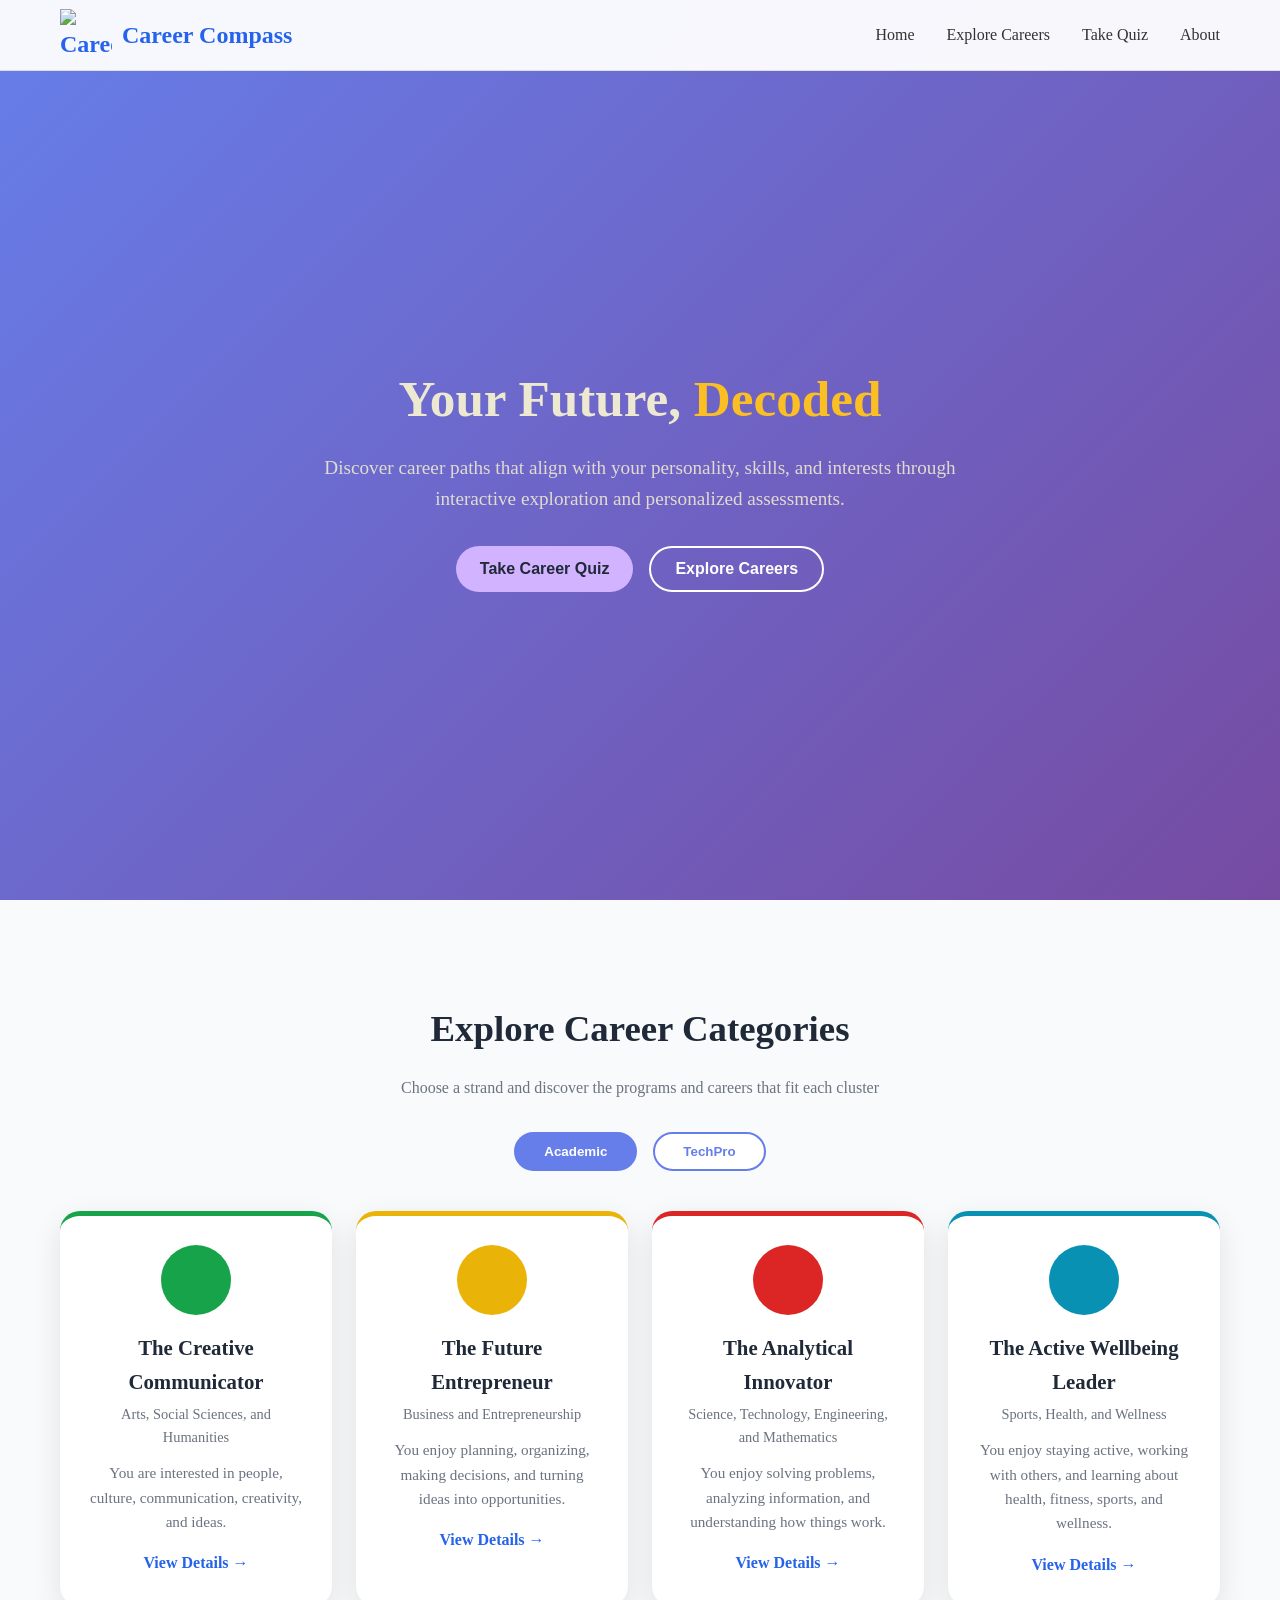
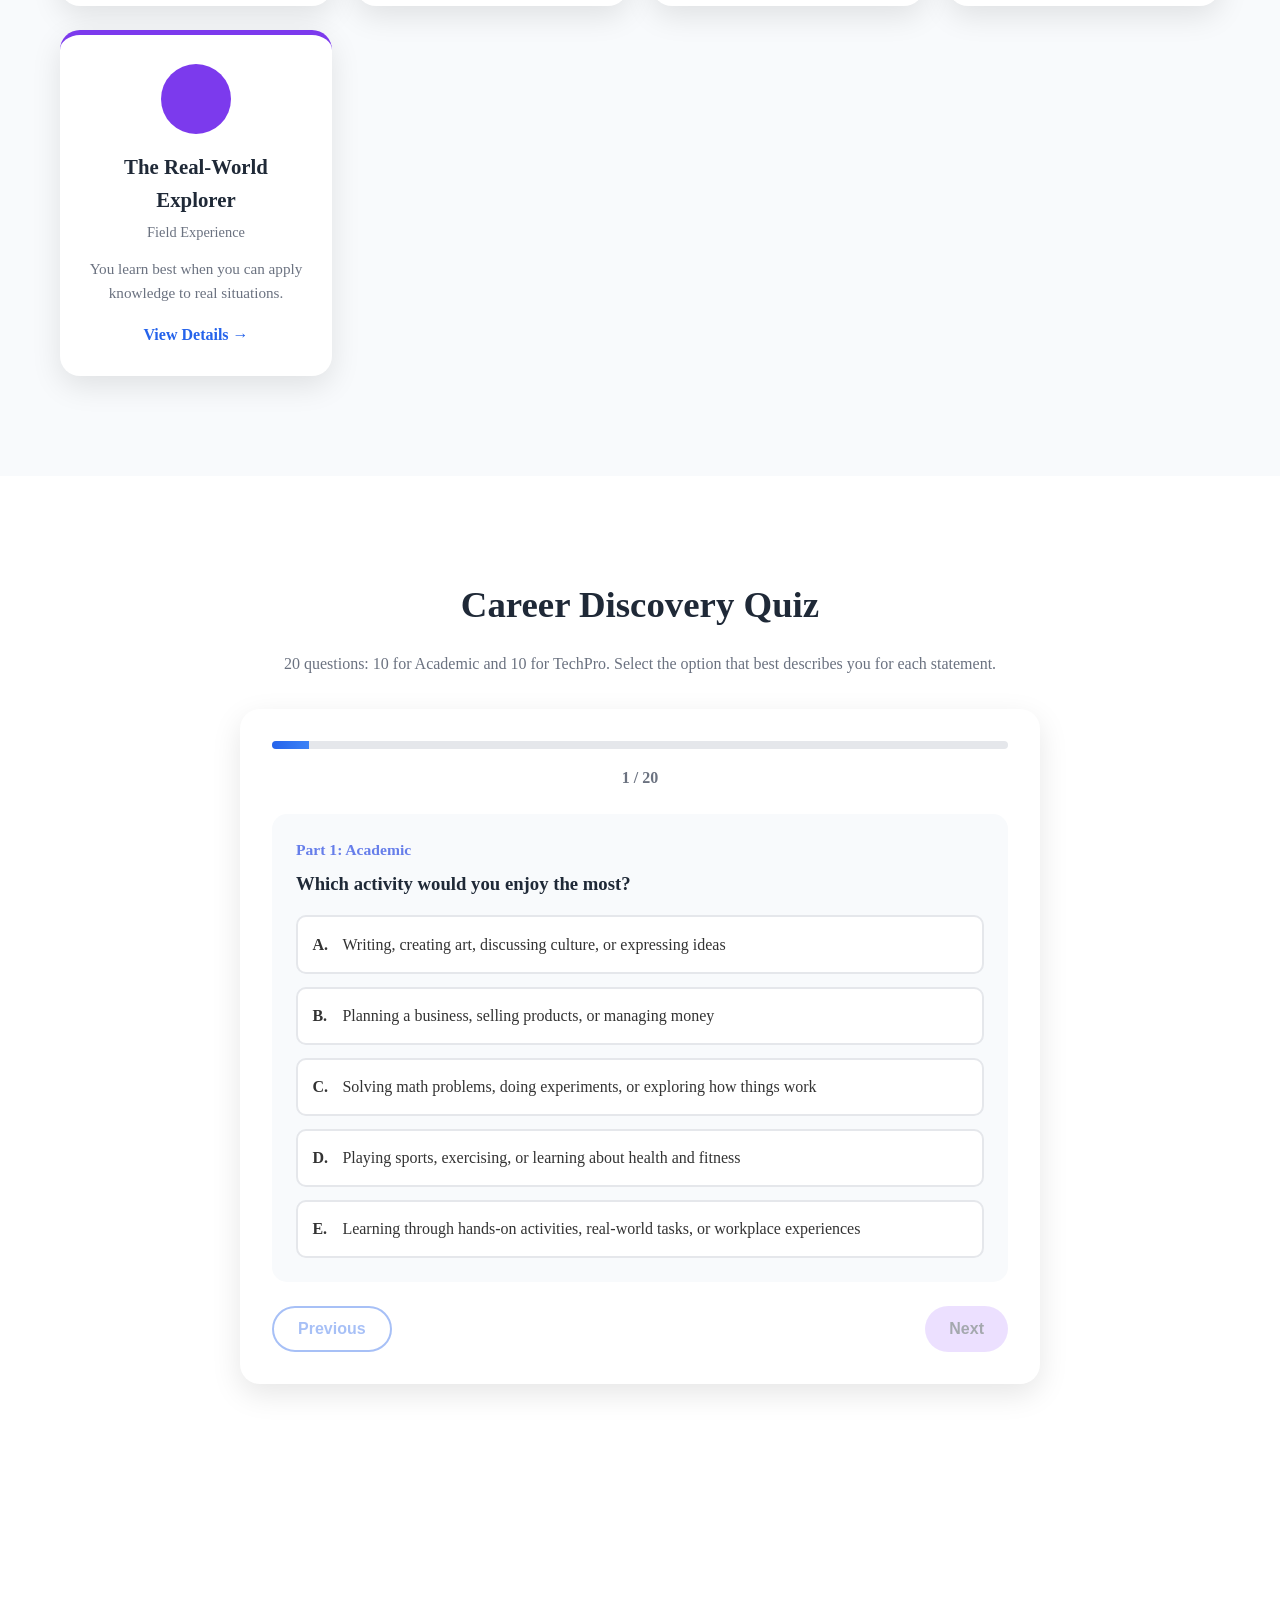
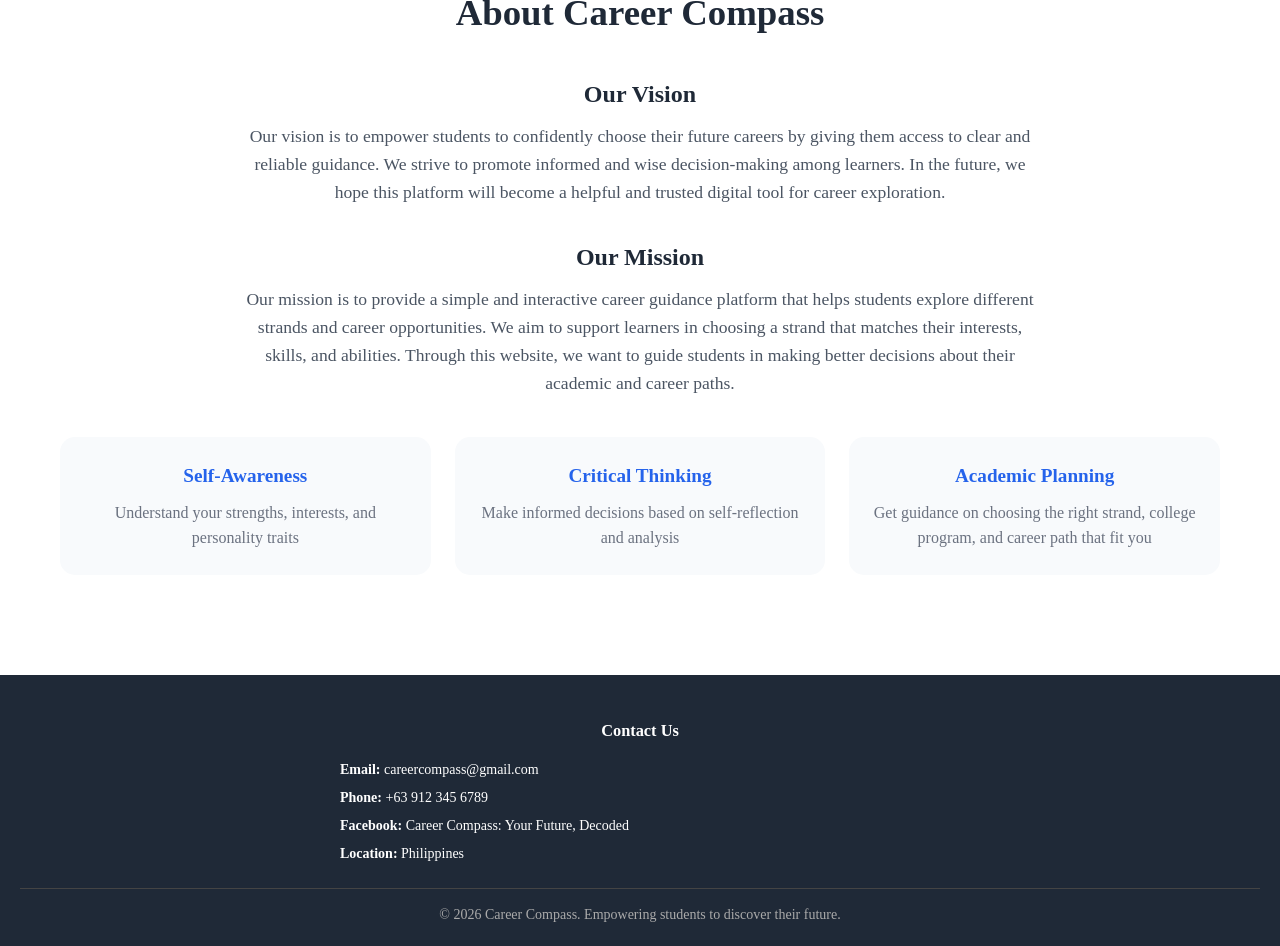
==== index.html @ 03e7e4eb "Update favicon link and logo image in index.html" ====
<!DOCTYPE html>
<html lang="en">
<head>
<meta charset="UTF-8">
<meta name="viewport" content="width=device-width, initial-scale=1.0">
<title>Career Compass: Your Future, Decoded</title>
<link rel="icon" type="image/png" sizes="16x16" href="images/favicon-16x16.png">
<link rel="stylesheet" href="style.css">
</head>
<body>
<nav class="navbar"><div class="nav-container">
<div class="nav-logo"><img src="images/logo.png" alt="Career Compass logo"><span>Career Compass</span></div>
<ul class="nav-menu">
<li><a href="#home" class="nav-link">Home</a></li>
<li><a href="#explore" class="nav-link">Explore Careers</a></li>
<li><a href="#quiz" class="nav-link">Take Quiz</a></li>
<li><a href="#about" class="nav-link">About</a></li>
</ul></div></nav>

<section id="home" class="hero" style="padding-top:80px"><div class="hero-content">
<h1>Your Future, <span class="highlight">Decoded</span></h1>
<p>Discover career paths that align with your personality, skills, and interests through interactive exploration and personalized assessments.</p>
<div class="hero-buttons">
<button class="btn btn-primary" onclick="go('quiz')">Take Career Quiz</button>
<button class="btn btn-secondary" onclick="go('explore')">Explore Careers</button>
</div></div></section>

<section id="explore" style="background:#f8fafc"><div class="container">
<h2>Explore Career Categories</h2>
<p class="sub">Choose a strand and discover the programs and careers that fit each cluster</p>
<div class="tabs"><button class="tab on" id="tA" onclick="show('A')">Academic</button><button class="tab" id="tT" onclick="show('T')">TechPro</button></div>
<div class="grid" id="cards"></div>
</div></section>

<div id="modal" class="modal"><div class="mc"><span class="close" onclick="closeM()">&times;</span><div id="mbody"></div></div></div>

<section id="quiz" class="quiz"><div class="container">
<h2>Career Discovery Quiz</h2>
<p class="sub">20 questions: 10 for Academic and 10 for TechPro. Select the option that best describes you for each statement.</p>
<div class="qc">
<div class="bar"><div id="prog"></div></div>
<div class="cnt"><span id="cur">1</span> / <span id="tot">20</span></div>
<div class="qcard"><h3 id="qt"></h3><div class="opts" id="opts"></div></div>
<div class="nav2">
<button id="prev" class="btn btn-outline" disabled>Previous</button>
<button id="next" class="btn btn-primary" disabled>Next</button>
<button id="sub" class="btn btn-success" style="display:none">Get Results</button>
</div></div></div></section>

<section id="results" class="res"><div class="container">
<h2>Your Career Matches</h2>
<div id="rc"></div>
<div class="ra"><button class="btn btn-outline" onclick="retake()">Retake Quiz</button> <button class="btn btn-primary" onclick="go('explore')">Explore Careers</button></div>
</div></section>

<section id="about" class="about"><div class="container">
<h2>About Career Compass</h2>
<h3 class="s">Our Vision</h3>
<p class="t">Our vision is to empower students to confidently choose their future careers by giving them access to clear and reliable guidance. We strive to promote informed and wise decision-making among learners. In the future, we hope this platform will become a helpful and trusted digital tool for career exploration.</p>
<h3 class="s">Our Mission</h3>
<p class="t">Our mission is to provide a simple and interactive career guidance platform that helps students explore different strands and career opportunities. We aim to support learners in choosing a strand that matches their interests, skills, and abilities. Through this website, we want to guide students in making better decisions about their academic and career paths.</p>
<div class="grid" style="margin-top:2.5rem">
<div class="feat"><h4>Self-Awareness</h4><p>Understand your strengths, interests, and personality traits</p></div>
<div class="feat"><h4>Critical Thinking</h4><p>Make informed decisions based on self-reflection and analysis</p></div>
<div class="feat"><h4>Academic Planning</h4><p>Get guidance on choosing the right strand, college program, and career path that fit you</p></div>
</div></div></section>

<footer>
<div class="fc"><h3>Contact Us</h3>
<div><b>Email:</b> careercompass@gmail.com</div>
<div><b>Phone:</b> +63 912 345 6789</div>
<div><b>Facebook:</b> Career Compass: Your Future, Decoded</div>
<div><b>Location:</b> Philippines</div></div>
<div class="fb">© 2026 Career Compass. Empowering students to discover their future.</div>
</footer>

<script src="script.js"></script>
</body>
</html>
---- style.css ----
*{margin:0;padding:0;box-sizing:border-box}
body{font-family:'Century Gothic','Times New Roman',Arial;line-height:1.6;color:#333;overflow-x:hidden;background:beige}
.container{max-width:1200px;margin:0 auto;padding:0 20px}
.navbar{position:fixed;top:0;width:100%;background:rgba(255,255,255,.95);backdrop-filter:blur(10px);border-bottom:1px solid rgba(0,0,0,.1);z-index:1000}
.nav-container{max-width:1200px;margin:0 auto;padding:0 20px;display:flex;justify-content:space-between;align-items:center;height:70px}
.nav-logo{display:flex;align-items:center;gap:10px;font-size:1.5rem;font-weight:700;color:#2563eb}.nav-logo img{height:52px;width:52px}
.nav-menu{display:flex;list-style:none;gap:2rem}
.nav-link{text-decoration:none;color:#333;font-weight:500}
.nav-link:hover{color:#2563eb}
.hero{min-height:100vh;display:flex;align-items:center;background:linear-gradient(135deg,#667eea,#764ba2);color:#EDE8D0;padding:80px 20px 20px}
.hero-content{max-width:700px;margin:0 auto;text-align:center}
.hero-content h1{font-size:3.2rem;line-height:1.2;margin-bottom:1.5rem}
.highlight{color:#fbbf24}
.hero-content p{font-size:1.2rem;margin-bottom:2rem;opacity:.9}
.hero-buttons{display:flex;gap:1rem;flex-wrap:wrap;justify-content:center}
.btn{padding:12px 24px;border:none;border-radius:50px;font-weight:600;cursor:pointer;font-size:1rem;transition:.3s;touch-action:manipulation}
.btn:disabled{opacity:.4;cursor:not-allowed}
.btn-primary{background:#d1b3ff;color:#1f2937}
.btn-primary:hover:not(:disabled){background:#c8a2c8}
.btn-secondary{background:transparent;color:#fff;border:2px solid #fff}
.btn-secondary:hover{background:#fff;color:#667eea}
.btn-outline{background:transparent;color:#2563eb;border:2px solid #2563eb}
.btn-success{background:#10b981;color:#fff}
section{padding:100px 0}
h2{text-align:center;font-size:2.3rem;color:#1f2937;margin-bottom:1rem}
.sub{text-align:center;color:#6b7280;margin-bottom:2rem}
.tabs{display:flex;justify-content:center;gap:1rem;margin-bottom:2.5rem}
.tab{padding:10px 28px;border-radius:50px;border:2px solid #667eea;background:#fff;color:#667eea;font-weight:600;cursor:pointer}
.tab.on{background:#667eea;color:#fff}
.grid{display:grid;grid-template-columns:repeat(auto-fit,minmax(260px,1fr));gap:1.5rem}
.card{background:#fff;border-radius:20px;padding:1.8rem;text-align:center;box-shadow:0 10px 30px rgba(0,0,0,.1);cursor:pointer;transition:.3s;border-top:5px solid var(--c)}
.card:hover{transform:translateY(-8px)}
.ic{width:70px;height:70px;border-radius:50%;background:var(--c);display:flex;align-items:center;justify-content:center;margin:0 auto 1rem;font-size:2rem;font-weight:700;color:#fff}
.card h3{font-size:1.3rem;color:#1f2937}
.card .cl{color:#6b7280;font-size:.9rem;margin:.3rem 0 .8rem}
.card p{color:#6b7280;font-size:.95rem;margin-bottom:1rem}
.more{color:#2563eb;font-weight:600}
.modal{display:none;position:fixed;z-index:2000;inset:0;background:rgba(0,0,0,.8);overflow:auto}
.mc{background:#fff;margin:5% auto;border-radius:20px;width:90%;max-width:800px;position:relative}
.close{position:absolute;right:20px;top:15px;font-size:2rem;cursor:pointer;color:#fff}
.mh{background:linear-gradient(135deg,#2563eb,#3b82f6);color:#fff;padding:2rem;border-radius:20px 20px 0 0}
.mb{padding:2rem}
.mb h4{margin:1rem 0 .5rem;color:#1f2937}
.tags{display:flex;flex-wrap:wrap;gap:.5rem}
.tag{background:#e5e7eb;padding:.4rem 1rem;border-radius:20px;font-size:.9rem}
.tag.g{background:#dbeafe;color:#1e40af}
.quiz{background:#fff}
.qc{max-width:800px;margin:0 auto;border-radius:20px;box-shadow:0 10px 30px rgba(0,0,0,.1);padding:2rem}
.bar{height:8px;background:#e5e7eb;border-radius:10px;overflow:hidden;margin-bottom:1rem}
#prog{height:100%;width:0;background:linear-gradient(90deg,#2563eb,#3b82f6);transition:.3s}
.cnt{text-align:center;font-weight:600;color:#6b7280;margin-bottom:1.5rem}
.qcard{background:#f8fafc;padding:1.5rem;border-radius:15px;margin-bottom:1.5rem}
.qcard h3{margin-bottom:1rem;color:#1f2937}
.opts{display:grid;gap:.8rem}
.opt{background:#fff;border:2px solid #e5e7eb;border-radius:10px;padding:.9rem;cursor:pointer;display:flex;gap:10px;touch-action:manipulation}
.opt:hover,.opt.sel{border-color:#2563eb;background:#eff6ff}
.opt.sel{color:#2563eb}
.opt b{min-width:20px}
.nav2{display:flex;justify-content:space-between;gap:1rem}
.res{background:#f8fafc;display:none}
.match{background:#fff;border-radius:15px;padding:1.8rem;margin-bottom:1.5rem;box-shadow:0 5px 15px rgba(0,0,0,.1);border-left:5px solid #2563eb}
.match.top{border-left-color:#fbbf24;background:#fffbeb}
.mhd{display:flex;justify-content:space-between;align-items:center;gap:1rem;margin-bottom:.5rem}
.pct{background:#2563eb;color:#fff;padding:.4rem 1rem;border-radius:20px;font-weight:600;white-space:nowrap}
.match p{color:#6b7280}
.ra{text-align:center;margin-top:2rem}
.about{background:#fff}
.about p.t{text-align:center;max-width:800px;margin:0 auto 1.5rem;font-size:1.1rem;color:#4b5563}
.about h3.s{text-align:center;color:#1f2937;margin:2rem 0 .5rem;font-size:1.5rem}
.feat{text-align:center;padding:1.5rem;background:#f8fafc;border-radius:15px}
.feat h4{font-size:1.2rem;color:#2563eb;margin-bottom:.5rem}
.feat p{color:#6b7280}
.fc{max-width:600px;margin:0 auto 20px;text-align:left;color:#fff;line-height:2}
.fc h3{text-align:center;color:#fff;margin-bottom:.5rem}
.fc h4{text-align:center;color:#fbbf24;margin-bottom:.5rem}
.fb{border-top:1px solid #444;padding-top:15px;margin-top:20px}
footer{background:#1f2937;color:#aaa;text-align:center;padding:40px 20px 20px;font-size:14px}
@media(max-width:768px){.nav-menu{gap:1rem;font-size:.85rem}.hero-content h1{font-size:2.2rem}}
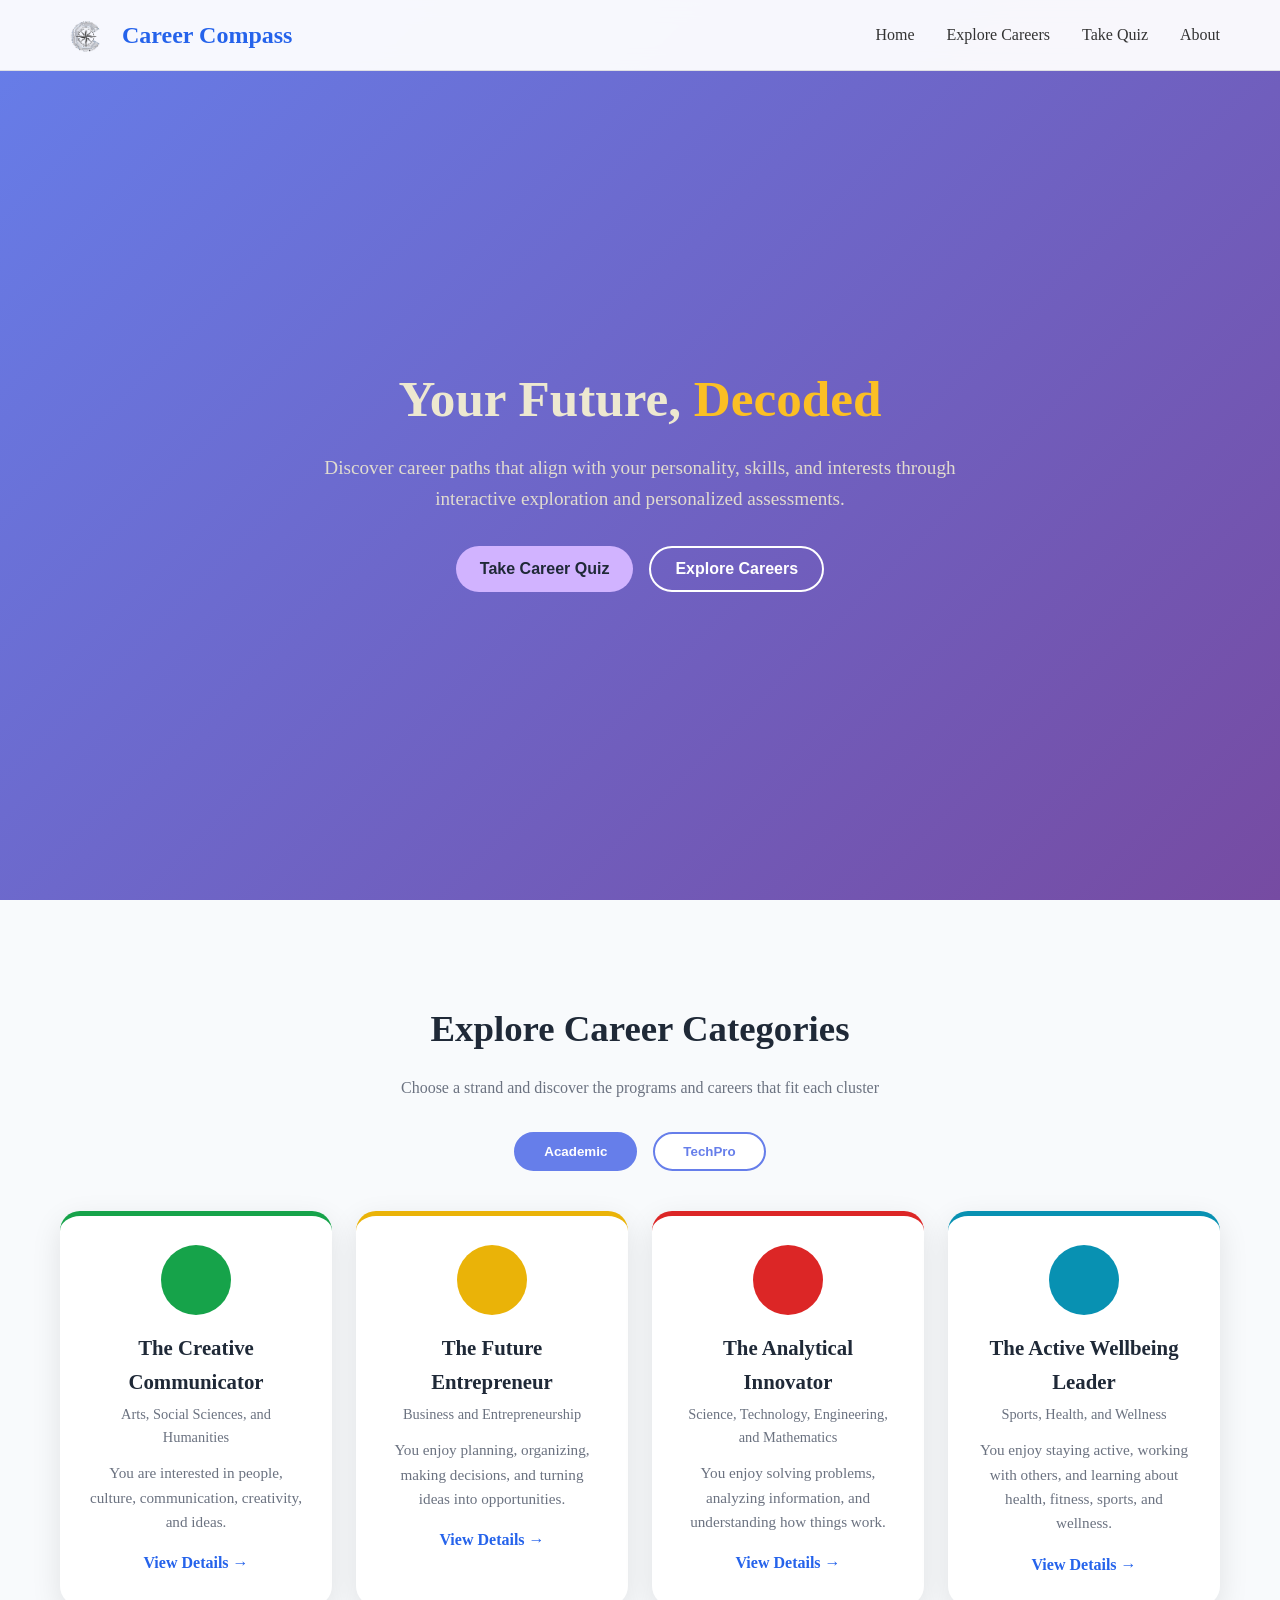
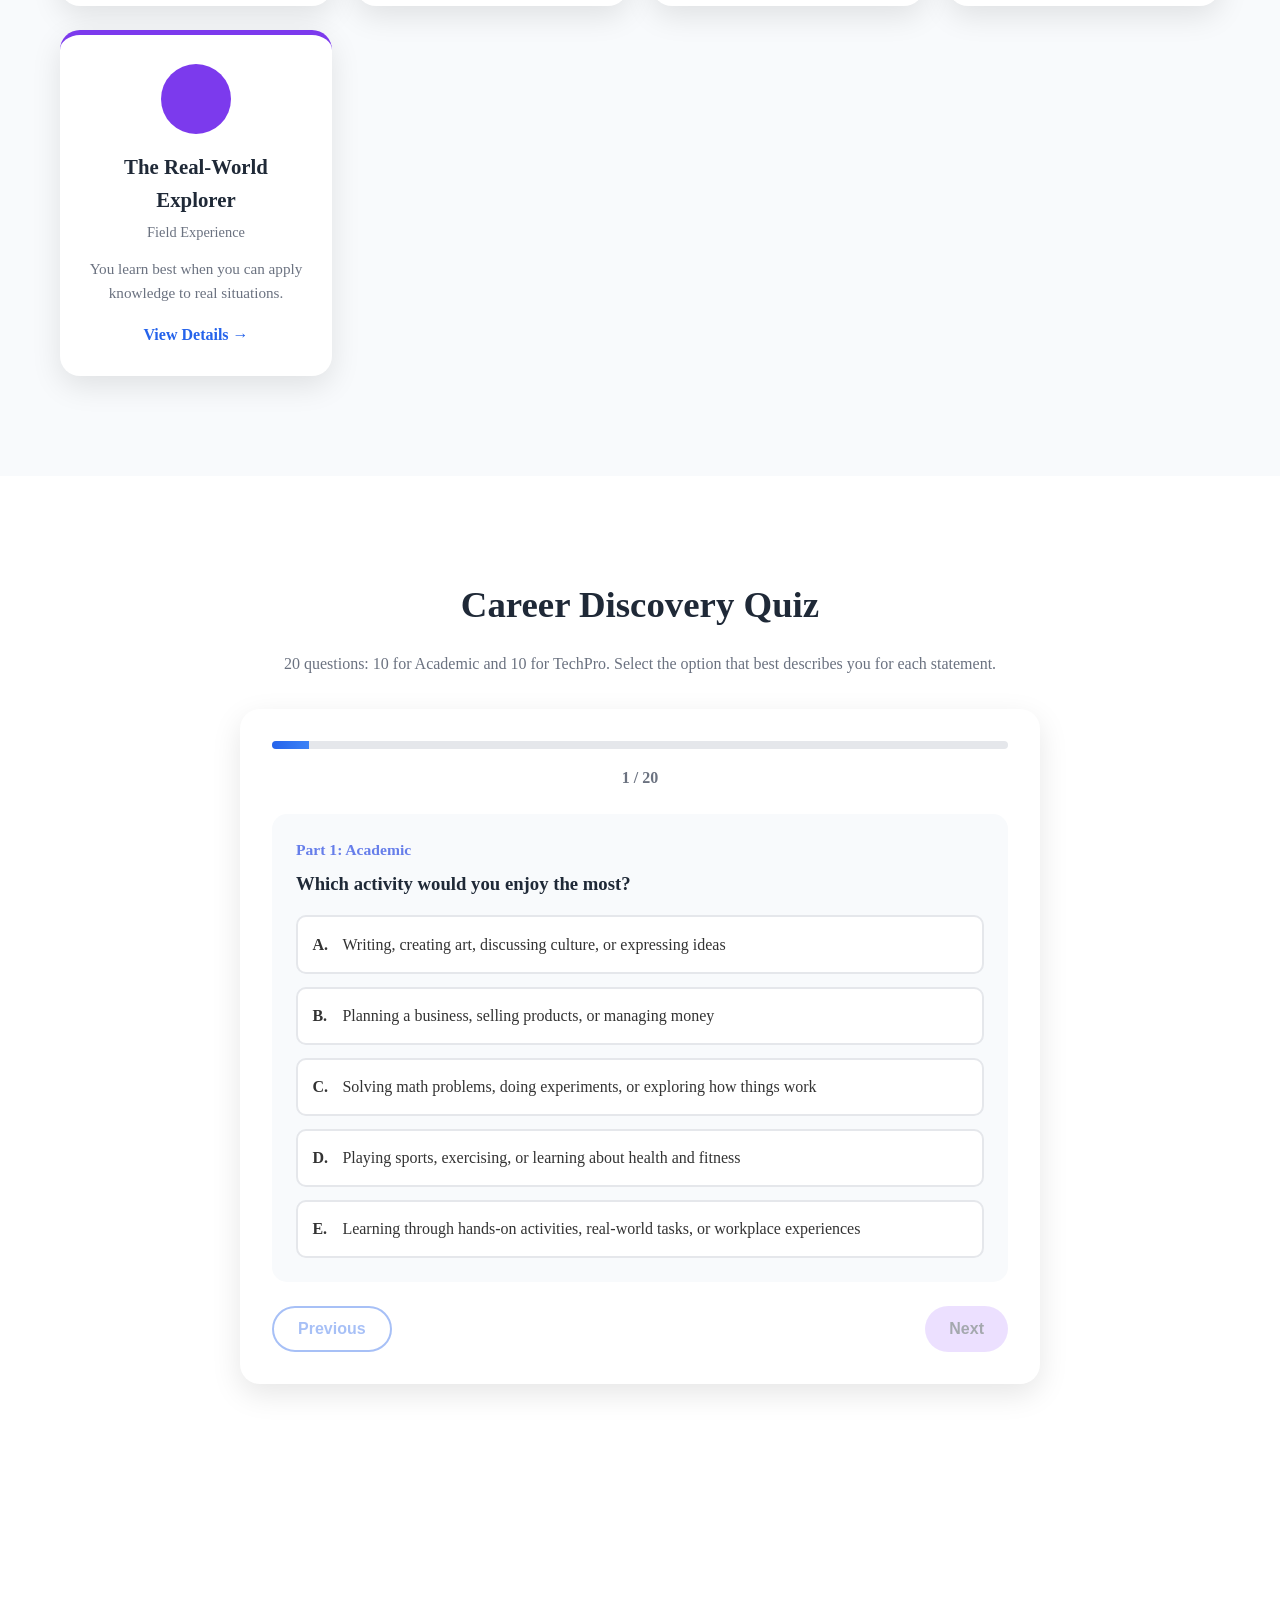
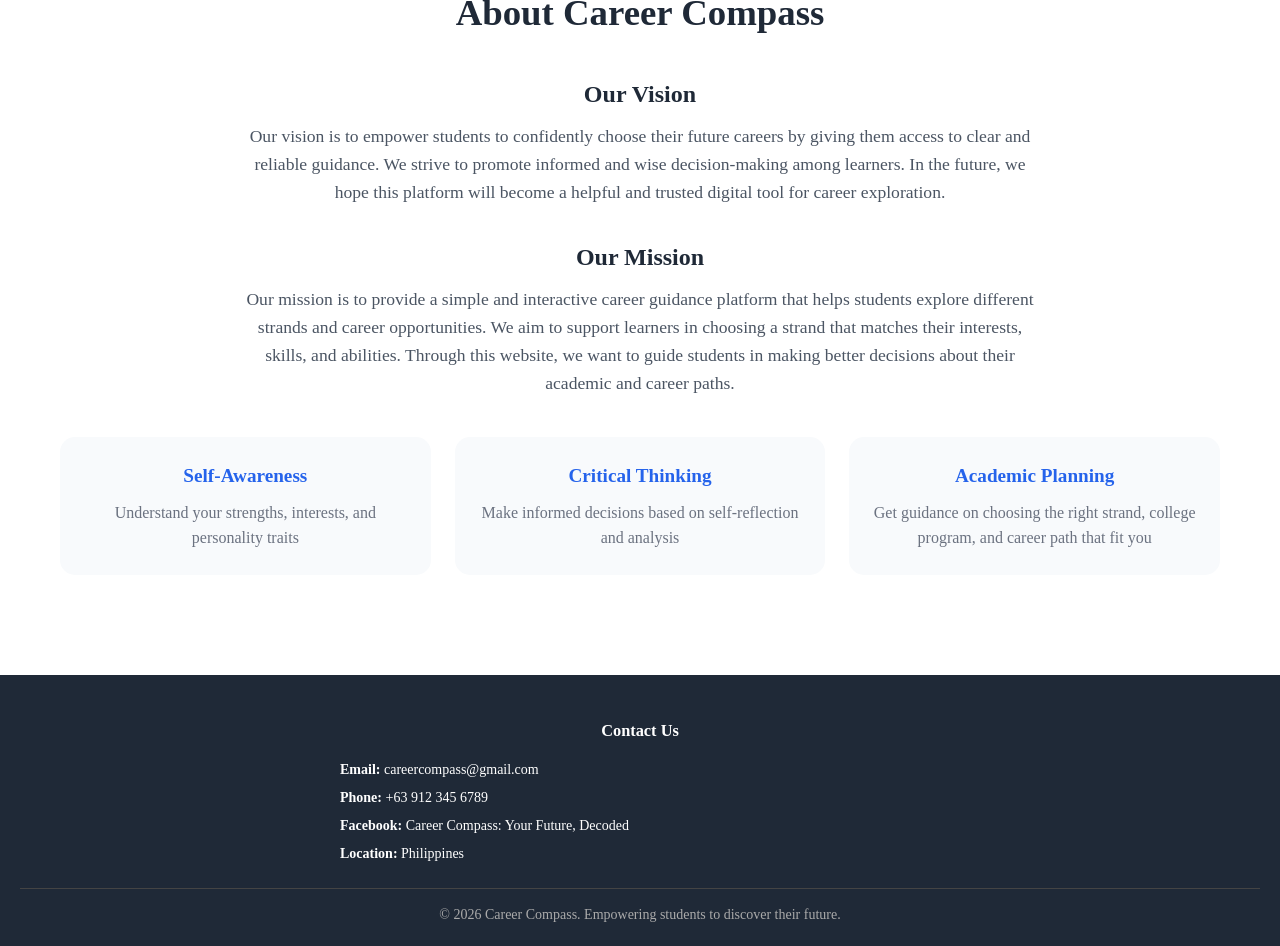
==== commit aab1380e: "Update index.html" ====
--- a/index.html
+++ b/index.html
@@ -4,12 +4,12 @@
 <meta charset="UTF-8">
 <meta name="viewport" content="width=device-width, initial-scale=1.0">
 <title>Career Compass: Your Future, Decoded</title>
-<link rel="icon" type="image/png" sizes="16x16" href="images/favicon-16x16.png">
+<link rel="icon" type="image/png" sizes="32x32" href="images/favicon-32x32.png">
 <link rel="stylesheet" href="style.css">
 </head>
 <body>
 <nav class="navbar"><div class="nav-container">
-<div class="nav-logo"><img src="images/logo.png" alt="Career Compass logo"><span>Career Compass</span></div>
+<div class="nav-logo"><img src="image/logo.png" alt="Career Compass logo"><span>Career Compass</span></div>
 <ul class="nav-menu">
 <li><a href="#home" class="nav-link">Home</a></li>
 <li><a href="#explore" class="nav-link">Explore Careers</a></li>
